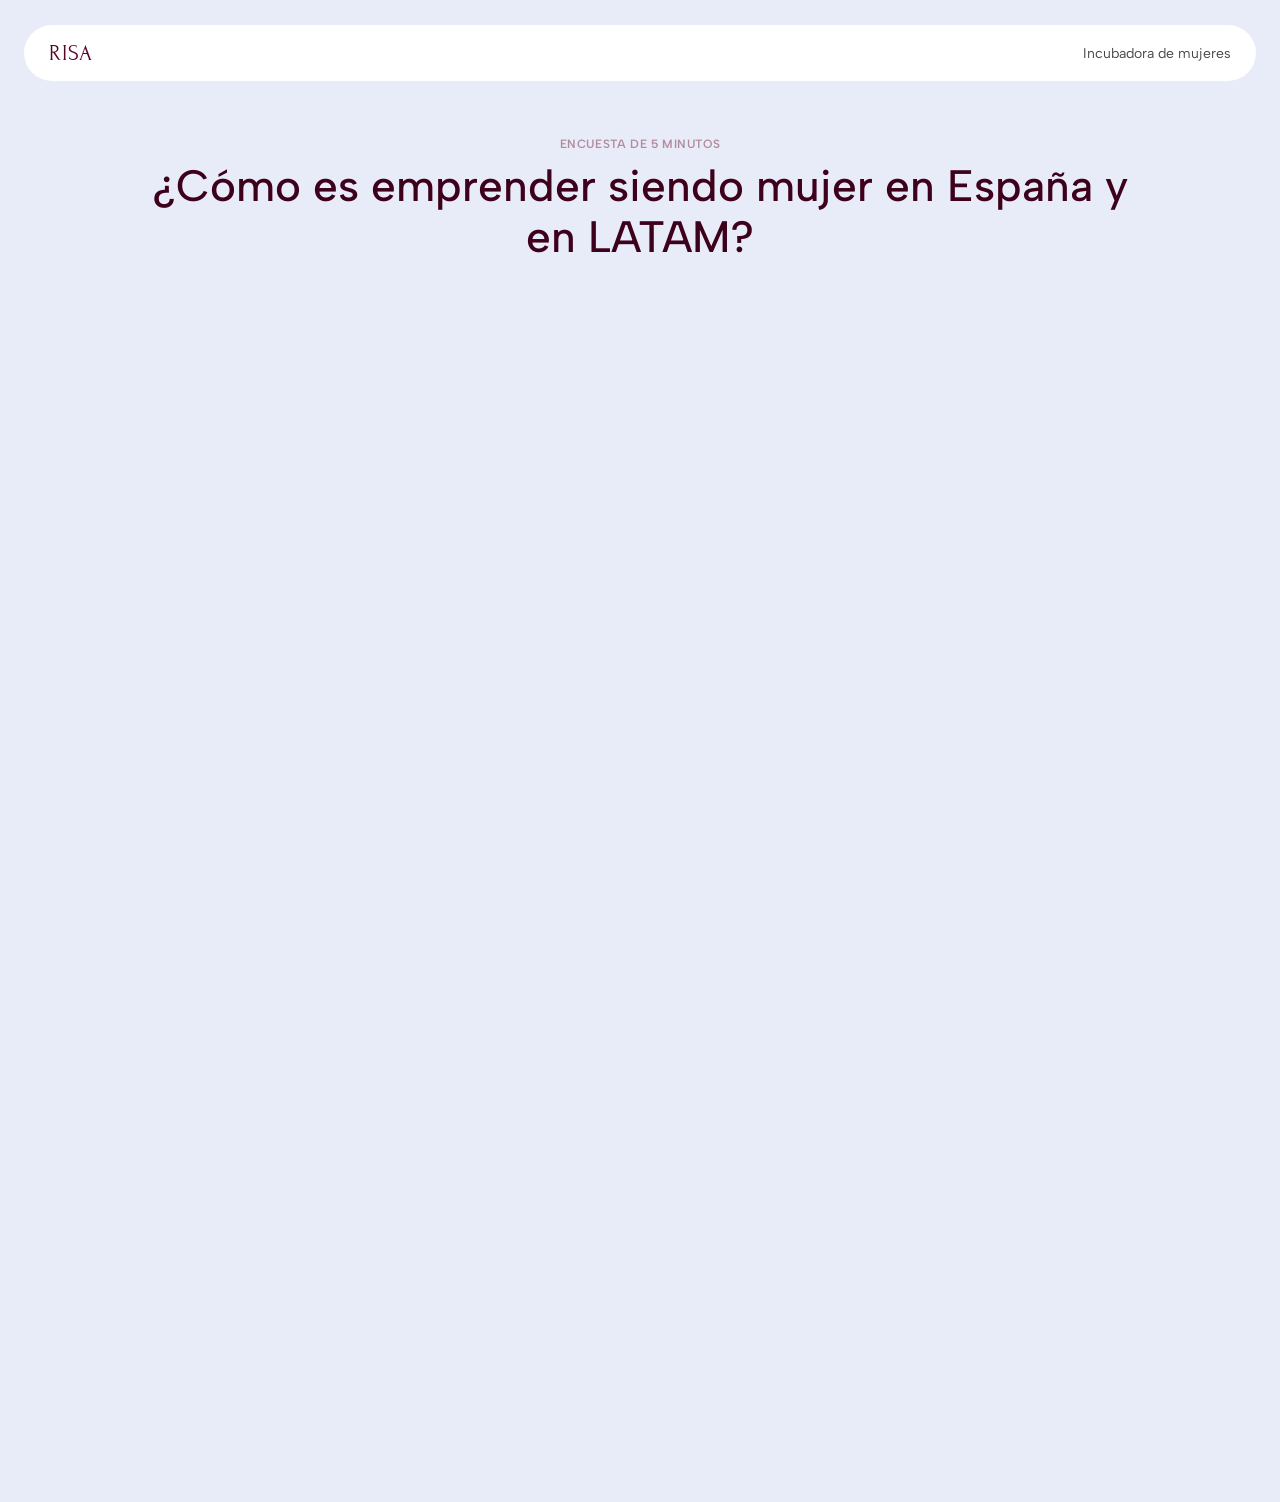
==== index.html @ 9f0e90f0 "Primera version" ====
<!DOCTYPE html>
<html lang="es">
<head>
  <meta charset="UTF-8" />
  <meta name="viewport" content="width=device-width, initial-scale=1.0" />
  <title>RISA — Encuesta</title>
  <link rel="preconnect" href="https://fonts.googleapis.com" />
  <link rel="preconnect" href="https://fonts.gstatic.com" crossorigin />
  <link href="https://fonts.googleapis.com/css2?family=Forum&family=Albert+Sans:wght@400;500;600&display=swap" rel="stylesheet" />
  <link rel="stylesheet" href="styles.css" />
</head>
<body>

  <!-- Navbar -->
  <nav class="navbar">
    <span class="navbar__logo">RISA</span>
    <span class="navbar__tagline">Incubadora de mujeres</span>
  </nav>

  <!-- Hero -->
  <main class="hero">
    <p class="hero__label">ENCUESTA DE 5 MINUTOS</p>
    <h1 class="hero__title">¿Cómo es emprender siendo mujer en España y en LATAM?</h1>

    <!-- Google Form embed -->
    <div class="form-wrapper">
      <iframe
        src="https://docs.google.com/forms/d/e/1FAIpQLSdtHqwRq4pap4GieKgZHvoSJb9RpfkNajUtB-b8qMIWnhn3cg/viewform?embedded=true"
        width="100%"
        height="1150"
        frameborder="0"
        marginheight="0"
        marginwidth="0"
        scrolling="no"
        title="Encuesta RISA"
      >Cargando…</iframe>
    </div>
  </main>

</body>
</html>
---- styles.css ----
*, *::before, *::after {
  box-sizing: border-box;
  margin: 0;
  padding: 0;
}

:root {
  --violet-700: #3e011c;
  --violet-500: #570228;
  --violet-200: #b28b9c;
  --grey-400:   #484848;
  --blue-100:   #e8ecf8;
}

html, body {
  min-height: 100%;
  background-color: var(--blue-100);
  font-family: 'Albert Sans', sans-serif;
}

/* ── Navbar ─────────────────────────────────────────── */
.navbar {
  display: flex;
  align-items: center;
  justify-content: space-between;
  background: #fff;
  border-radius: 62px;
  padding: 11px 25px;
  height: 56px;
  white-space: nowrap;
  overflow: hidden;

  /* desktop: 24px from edges */
  margin: 25px 24px 0;
}

.navbar__logo {
  font-family: 'Forum', serif;
  font-size: 22px;
  letter-spacing: 1.1px;
  color: var(--violet-500);
}

.navbar__tagline {
  font-family: 'Albert Sans', sans-serif;
  font-weight: 400;
  font-size: 14px;
  color: var(--grey-400);
}

/* ── Hero ────────────────────────────────────────────── */
.hero {
  display: flex;
  flex-direction: column;
  align-items: center;
  text-align: center;
  gap: 10px;
  padding: 56px 24px 60px;
  max-width: 1060px;
  margin: 0 auto;
}

.hero__label {
  font-weight: 600;
  font-size: 12px;
  letter-spacing: 0.6px;
  color: var(--violet-200);
  width: 100%;
}

.hero__title {
  font-weight: 500;
  font-size: 44px;
  color: var(--violet-700);
  width: 100%;
  line-height: 1.15;
}

/* ── Google Form ─────────────────────────────────────── */
.form-wrapper {
  width: 100%;
  margin-top: 20px;
}

.form-wrapper iframe {
  display: block;
  border: none;
  width: 100%;
  overflow: hidden;
}

/* ── Tablet (≤ 768px) ───────────────────────────────── */
@media (max-width: 768px) {
  .navbar {
    margin: 24px 22px 0;
  }

  .hero {
    padding: 44px 22px 48px;
  }

  .hero__title {
    font-size: 44px;
    text-align: left;
  }

  .hero__label {
    text-align: left;
  }
}

/* ── Mobile (≤ 430px) ───────────────────────────────── */
@media (max-width: 430px) {
  .navbar {
    margin: 12px 12px 0;
  }

  .hero {
    padding: 24px 12px 40px;
    align-items: center;
  }

  .hero__label,
  .hero__title {
    text-align: center;
  }

  .hero__title {
    font-size: 24px;
  }
}
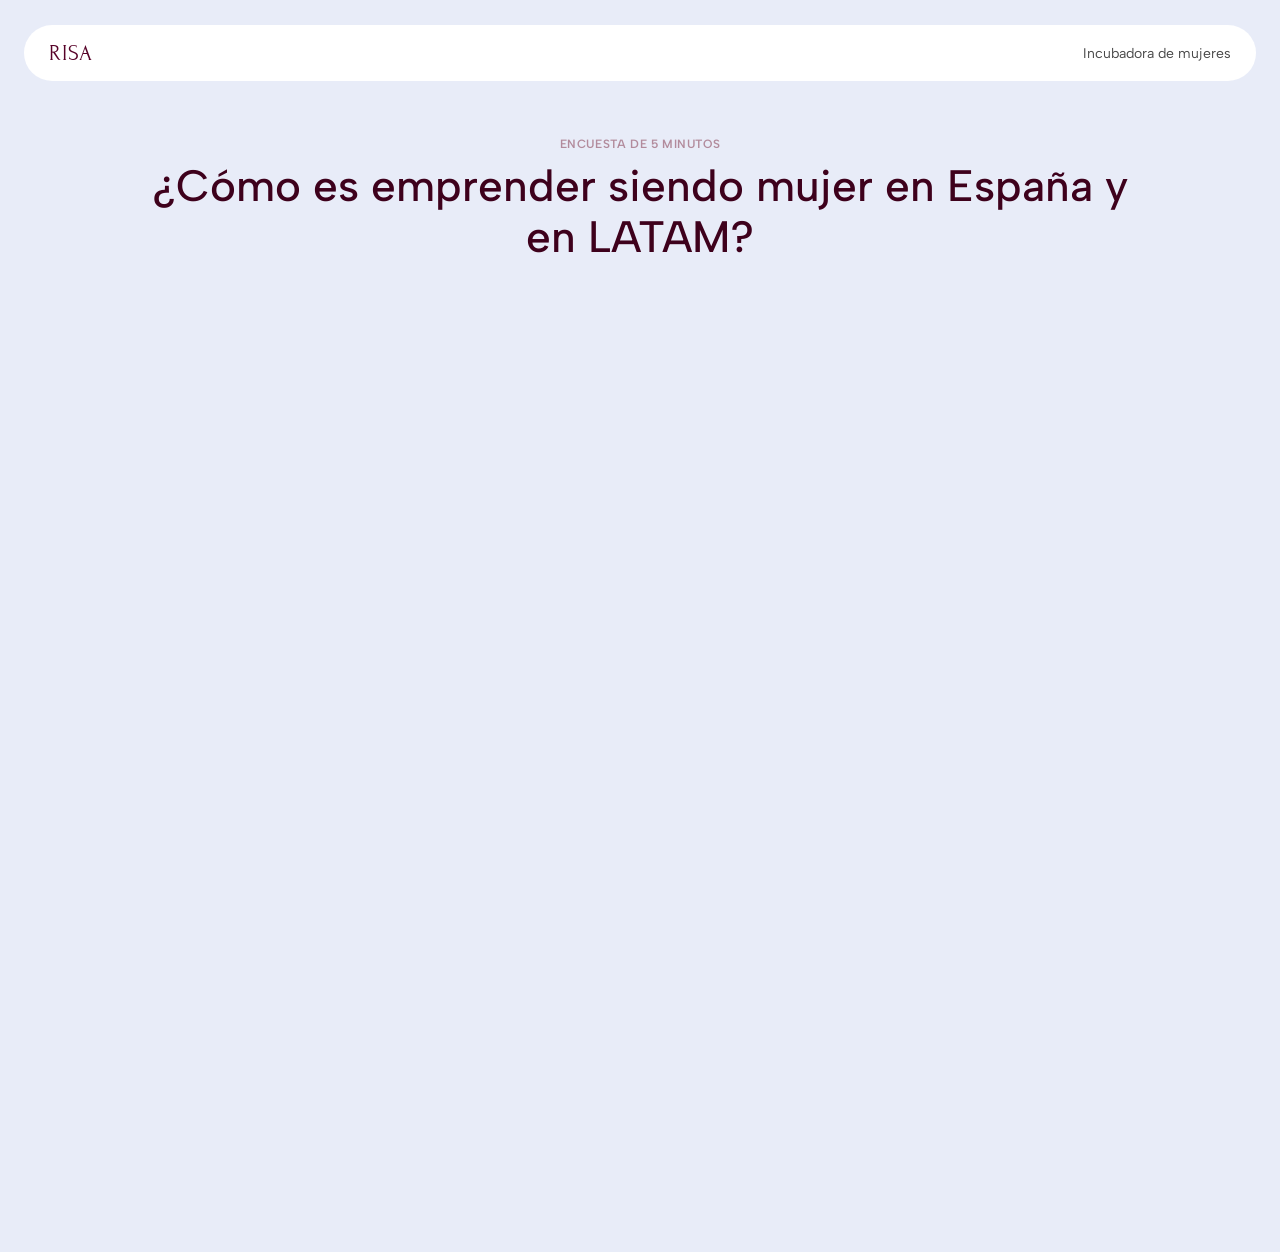
==== commit ce8227dd: "cAMBIOS" ====
--- a/index.html
+++ b/index.html
@@ -27,11 +27,10 @@
       <iframe
         src="https://docs.google.com/forms/d/e/1FAIpQLSdtHqwRq4pap4GieKgZHvoSJb9RpfkNajUtB-b8qMIWnhn3cg/viewform?embedded=true"
         width="100%"
-        height="1150"
+        height="900"
         frameborder="0"
         marginheight="0"
         marginwidth="0"
-        scrolling="no"
         title="Encuesta RISA"
       >Cargando…</iframe>
     </div>
--- a/styles.css
+++ b/styles.css
@@ -101,11 +101,13 @@
 
   .hero__title {
     font-size: 44px;
-    text-align: left;
+    text-align: center;
+    width: 100%;
   }
 
   .hero__label {
-    text-align: left;
+    text-align: center;
+    width: 100%;
   }
 }
 
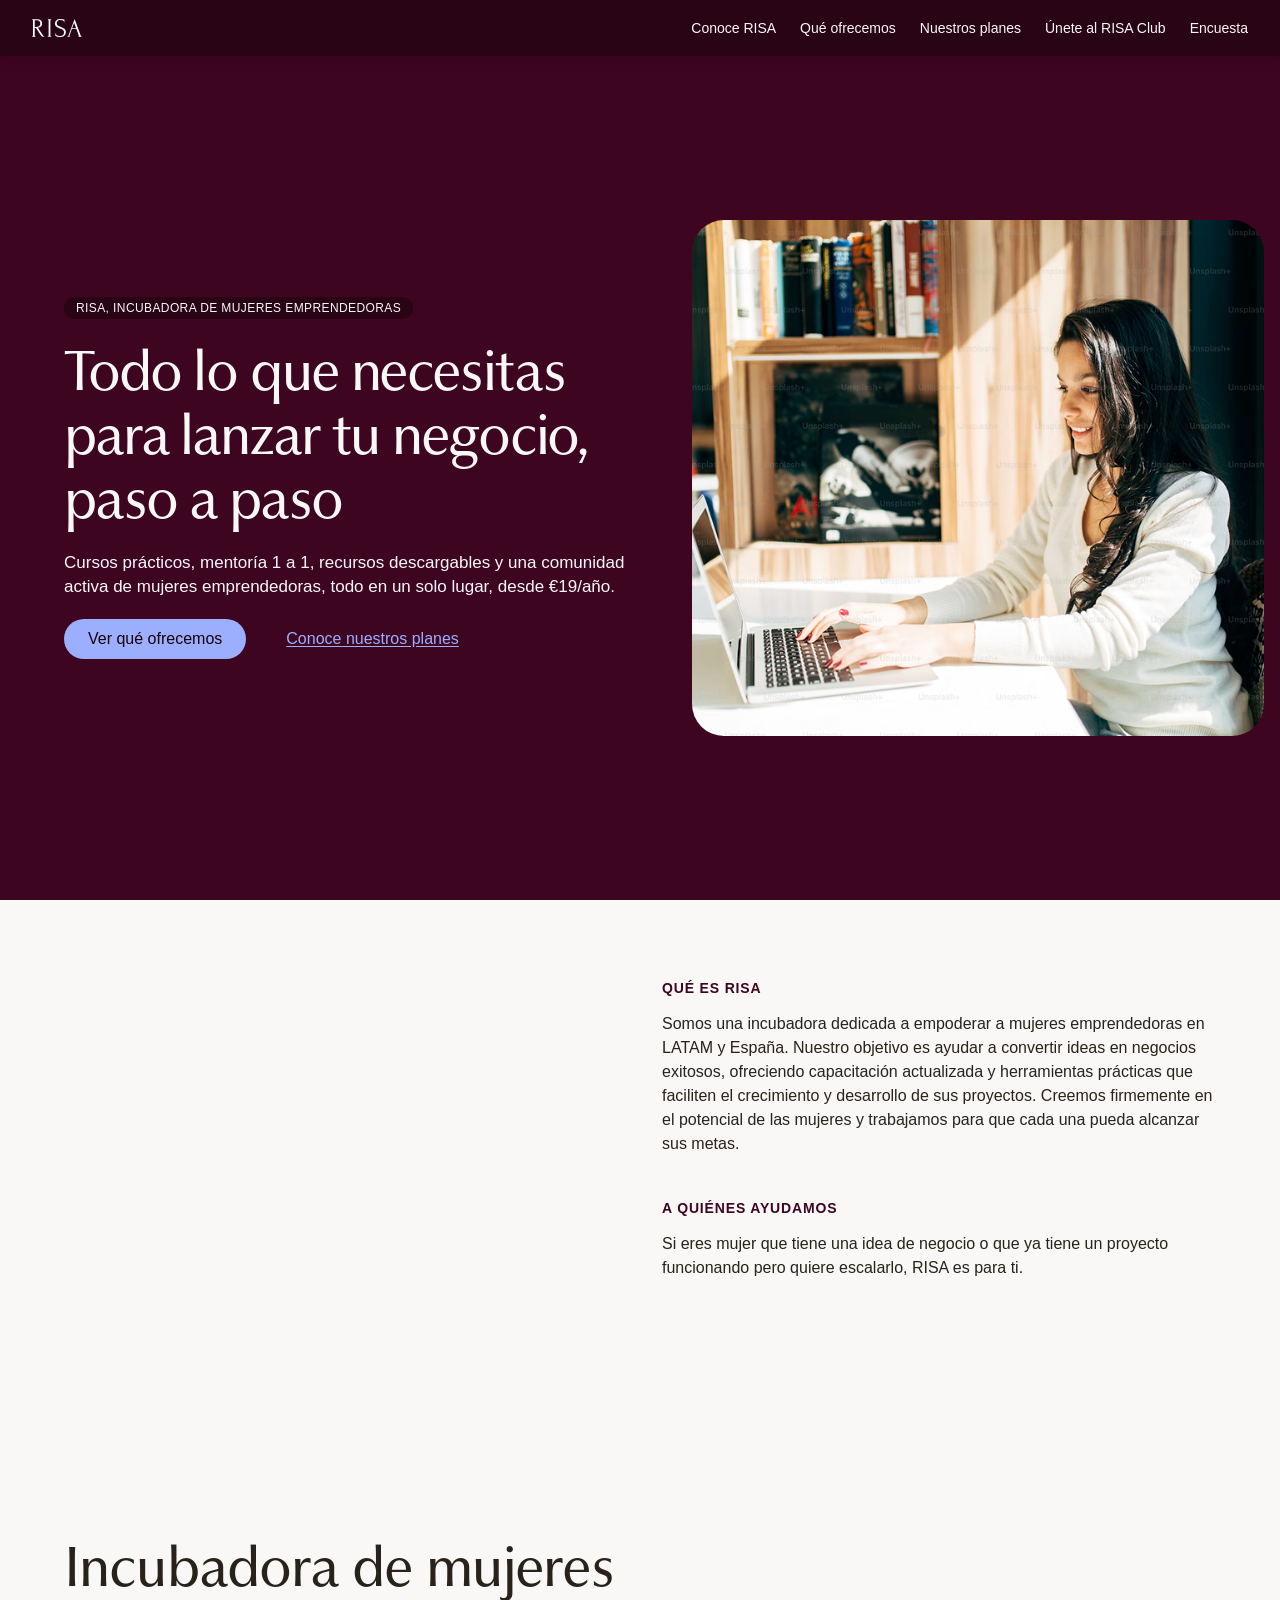
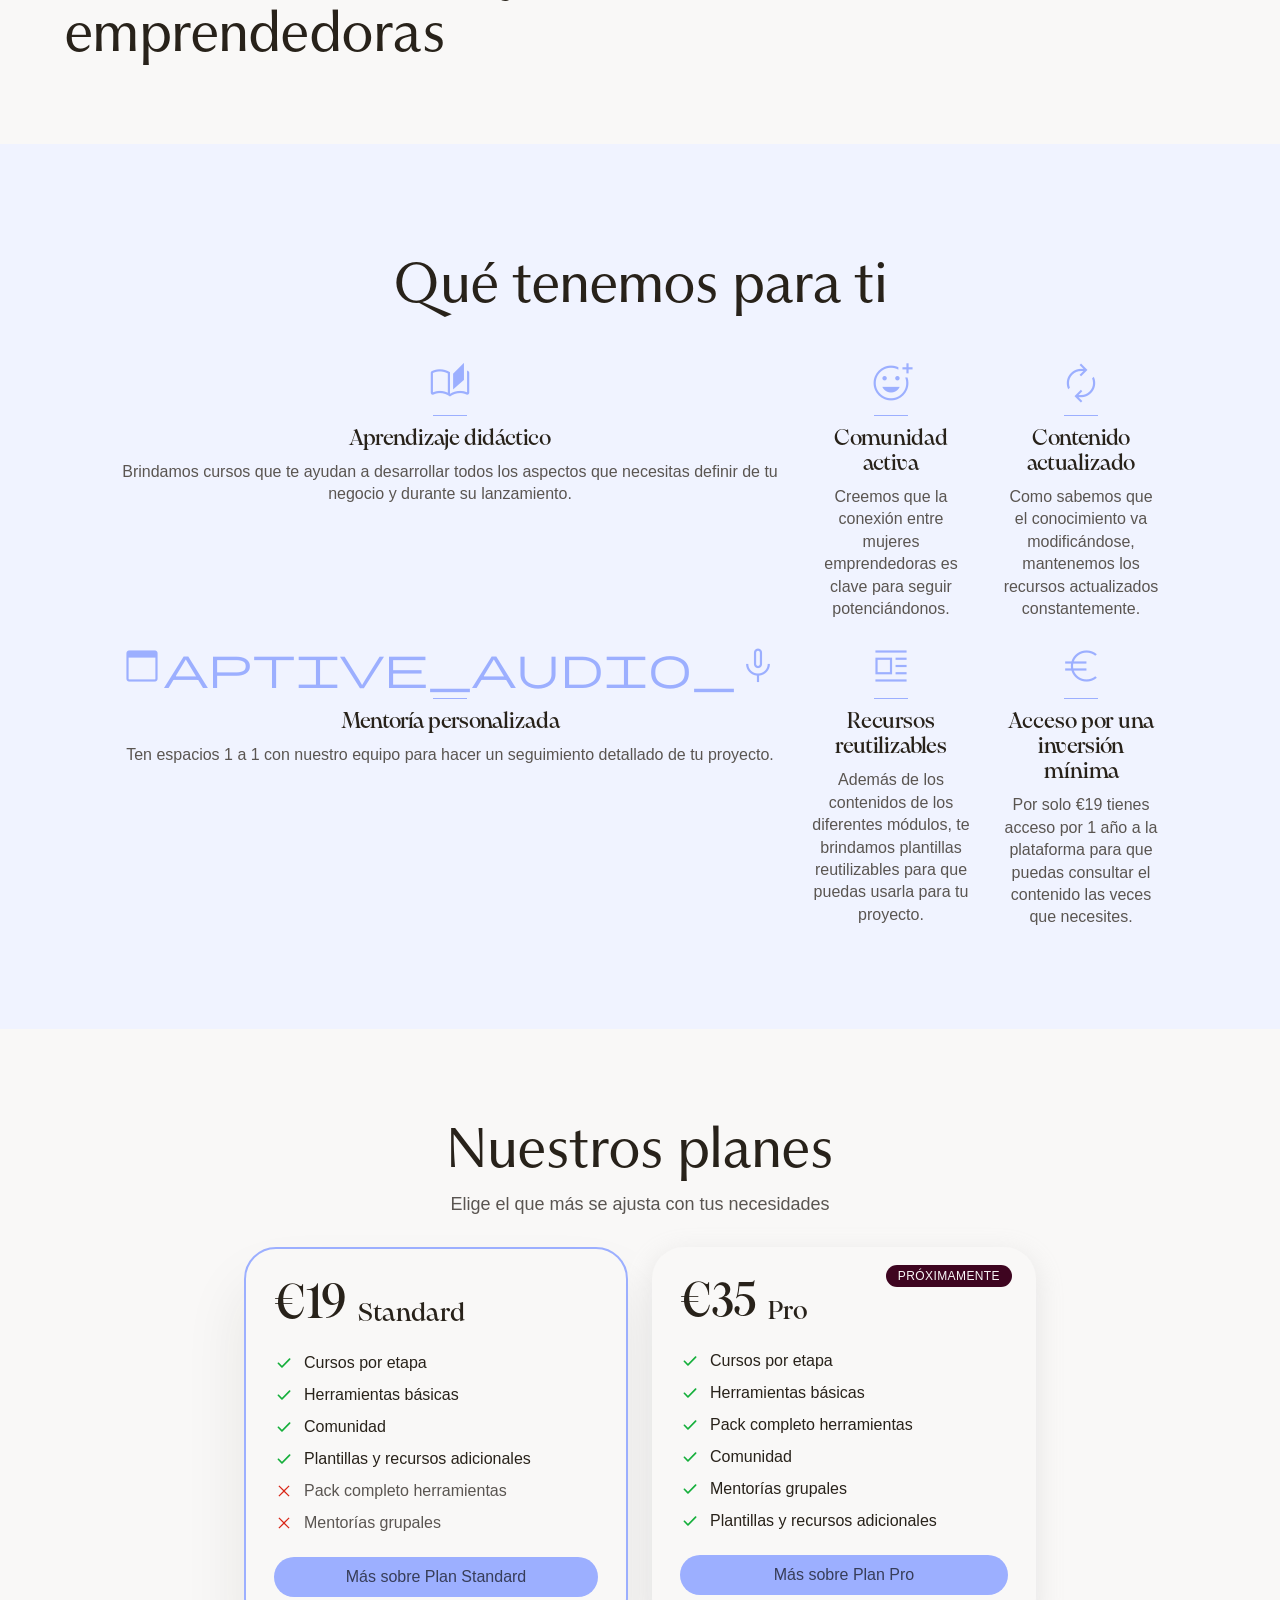
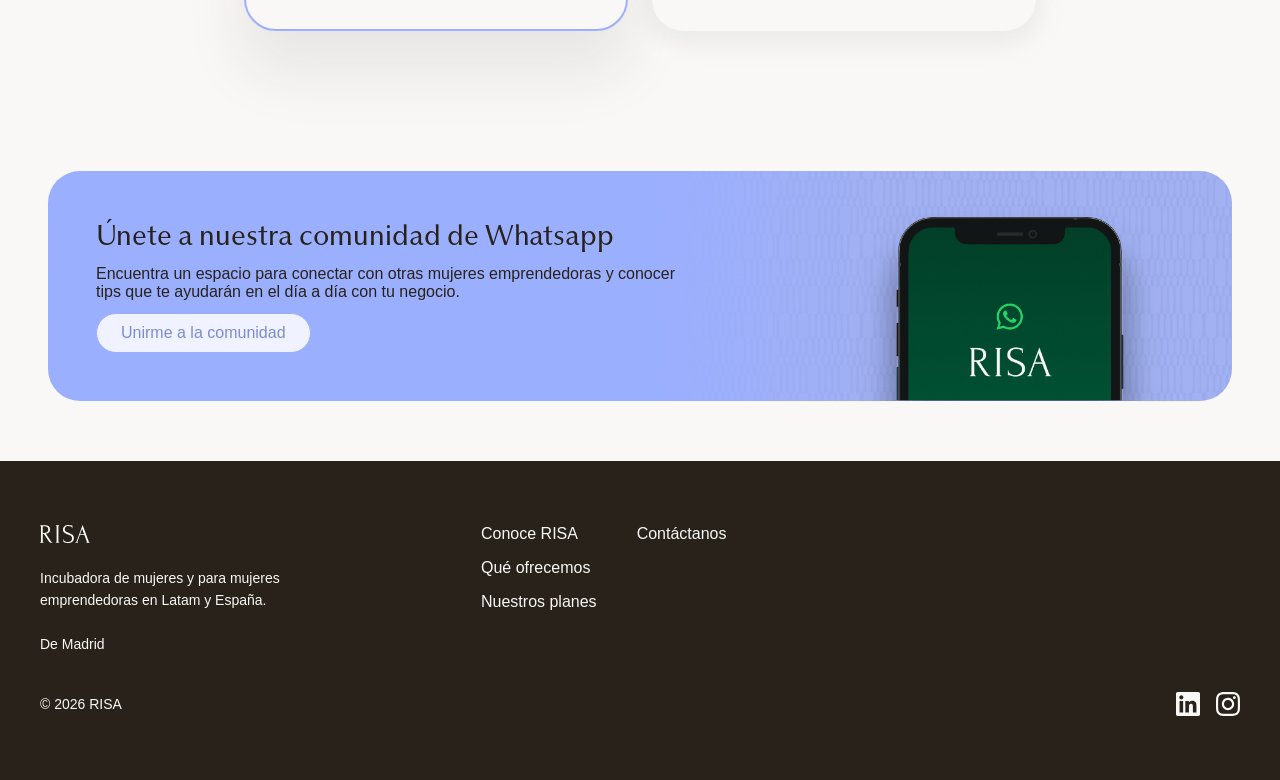
==== commit bbd9e069: "Primera version" ====
--- a/index.html
+++ b/index.html
@@ -3,38 +3,222 @@
 <head>
   <meta charset="UTF-8" />
   <meta name="viewport" content="width=device-width, initial-scale=1.0" />
-  <title>RISA — Encuesta</title>
+  <title>RISA — Incubadora de mujeres emprendedoras</title>
+  <meta name="description" content="Cursos prácticos, mentoría 1 a 1, recursos descargables y una comunidad activa de mujeres emprendedoras, todo en un solo lugar, desde €19/año." />
   <link rel="preconnect" href="https://fonts.googleapis.com" />
   <link rel="preconnect" href="https://fonts.gstatic.com" crossorigin />
-  <link href="https://fonts.googleapis.com/css2?family=Forum&family=Albert+Sans:wght@400;500;600&display=swap" rel="stylesheet" />
+  <link href="https://fonts.googleapis.com/css2?family=Google+Sans+Flex:wght@300..700&family=Material+Symbols+Outlined:opsz,wght,FILL,GRAD@44,300,0,0&display=swap" rel="stylesheet" />
   <link rel="stylesheet" href="styles.css" />
+  <!-- Meta Pixel Code -->
+  <script>
+  !function(f,b,e,v,n,t,s)
+  {if(f.fbq)return;n=f.fbq=function(){n.callMethod?
+  n.callMethod.apply(n,arguments):n.queue.push(arguments)};
+  if(!f._fbq)f._fbq=n;n.push=n;n.loaded=!0;n.version='2.0';
+  n.queue=[];t=b.createElement(e);t.async=!0;
+  t.src=v;s=b.getElementsByTagName(e)[0];
+  s.parentNode.insertBefore(t,s)}(window, document,'script',
+  'https://connect.facebook.net/en_US/fbevents.js');
+  fbq('init', '1549475480128389');
+  fbq('track', 'PageView');
+  </script>
+  <noscript><img height="1" width="1" style="display:none"
+  src="https://www.facebook.com/tr?id=1549475480128389&ev=PageView&noscript=1"
+  /></noscript>
+  <!-- End Meta Pixel Code -->
+  <noscript>
+    <style>
+      .intro { display: none !important; }
+      .hero__text > *,
+      .reveal { opacity: 1 !important; transform: none !important; }
+    </style>
+  </noscript>
 </head>
 <body>
 
+  <!-- Intro splash -->
+  <div class="intro" id="intro" aria-hidden="true">
+    <img src="assets-landing/logo.svg" alt="" class="intro__logo" />
+  </div>
+
   <!-- Navbar -->
-  <nav class="navbar">
-    <span class="navbar__logo">RISA</span>
-    <span class="navbar__tagline">Incubadora de mujeres</span>
+  <nav class="navbar" id="top">
+    <div class="navbar__inner">
+      <a href="#top" class="navbar__logo">
+        <img src="assets-landing/logo.svg" alt="RISA" width="49" height="18" />
+      </a>
+
+      <button class="navbar__toggle" id="navToggle" aria-expanded="false" aria-controls="navMenu" aria-label="Abrir menú">
+        <span></span><span></span><span></span>
+      </button>
+
+      <ul class="navbar__menu" id="navMenu">
+        <li><a href="#conoce-risa">Conoce RISA</a></li>
+        <li><a href="#que-ofrecemos">Qué ofrecemos</a></li>
+        <li><a href="#planes">Nuestros planes</a></li>
+        <li><a href="#comunidad">Únete al RISA Club</a></li>
+        <li><a href="encuesta.html">Encuesta</a></li>
+      </ul>
+    </div>
   </nav>
 
   <!-- Hero -->
-  <main class="hero">
-    <p class="hero__label">ENCUESTA DE 5 MINUTOS</p>
-    <h1 class="hero__title">¿Cómo es emprender siendo mujer en España y en LATAM?</h1>
-
-    <!-- Google Form embed -->
-    <div class="form-wrapper">
-      <iframe
-        src="https://docs.google.com/forms/d/e/1FAIpQLSdtHqwRq4pap4GieKgZHvoSJb9RpfkNajUtB-b8qMIWnhn3cg/viewform?embedded=true"
-        width="100%"
-        height="900"
-        frameborder="0"
-        marginheight="0"
-        marginwidth="0"
-        title="Encuesta RISA"
-      >Cargando…</iframe>
-    </div>
-  </main>
-
+  <header class="hero">
+    <div class="hero__content">
+      <div class="hero__text">
+        <span class="pill">RISA, INCUBADORA DE MUJERES EMPRENDEDORAS</span>
+        <h1 class="hero__title">Todo lo que necesitas para lanzar tu negocio, paso a paso</h1>
+        <p class="hero__subtitle">Cursos prácticos, mentoría 1 a 1, recursos descargables y una comunidad activa de mujeres emprendedoras, todo en un solo lugar, desde €19/año.</p>
+        <div class="hero__buttons">
+          <a href="#que-ofrecemos" class="btn btn--primary">Ver qué ofrecemos</a>
+          <a href="#planes" class="btn btn--link">Conoce nuestros planes</a>
+        </div>
+      </div>
+      <div class="hero__image">
+        <img src="assets-landing/hero-image.png" alt="Mujer emprendedora trabajando en su laptop" width="687" height="620" />
+      </div>
+    </div>
+  </header>
+
+  <!-- Conoce RISA -->
+  <section class="about" id="conoce-risa">
+    <h2 class="about__heading reveal">Incubadora de mujeres emprendedoras</h2>
+    <div class="about__content">
+      <div class="about__block reveal">
+        <span class="eyebrow">QUÉ ES RISA</span>
+        <p>Somos una incubadora dedicada a empoderar a mujeres emprendedoras en LATAM y España. Nuestro objetivo es <strong>ayudar a convertir ideas en negocios exitosos</strong>, ofreciendo capacitación actualizada y herramientas prácticas que faciliten el crecimiento y desarrollo de sus proyectos. Creemos firmemente en el potencial de las mujeres y trabajamos para que cada una pueda alcanzar sus metas.</p>
+      </div>
+      <div class="about__block reveal">
+        <span class="eyebrow">A QUIÉNES AYUDAMOS</span>
+        <p>Si eres mujer que tiene una idea de negocio o que ya tiene un proyecto funcionando pero quiere escalarlo, RISA es para ti.</p>
+      </div>
+    </div>
+  </section>
+
+  <!-- Qué ofrecemos -->
+  <section class="benefits" id="que-ofrecemos">
+    <h2 class="benefits__heading reveal">Qué tenemos para ti</h2>
+    <div class="benefits__grid">
+      <article class="benefit reveal">
+        <span class="material-symbols-outlined benefit__icon">auto_stories</span>
+        <span class="benefit__divider"></span>
+        <h3>Aprendizaje didáctico</h3>
+        <p>Brindamos cursos que te ayudan a desarrollar todos los aspectos que necesitas definir de tu negocio y durante su lanzamiento.</p>
+      </article>
+      <article class="benefit reveal">
+        <span class="material-symbols-outlined benefit__icon">add_reaction</span>
+        <span class="benefit__divider"></span>
+        <h3>Comunidad activa</h3>
+        <p>Creemos que la conexión entre mujeres emprendedoras es clave para seguir potenciándonos.</p>
+      </article>
+      <article class="benefit reveal">
+        <span class="material-symbols-outlined benefit__icon">autorenew</span>
+        <span class="benefit__divider"></span>
+        <h3>Contenido actualizado</h3>
+        <p>Como sabemos que el conocimiento va modificándose, mantenemos los recursos actualizados constantemente.</p>
+      </article>
+      <article class="benefit reveal">
+        <span class="material-symbols-outlined benefit__icon">adaptive_audio_mic</span>
+        <span class="benefit__divider"></span>
+        <h3>Mentoría personalizada</h3>
+        <p>Ten espacios 1 a 1 con nuestro equipo para hacer un seguimiento detallado de tu proyecto.</p>
+      </article>
+      <article class="benefit reveal">
+        <span class="material-symbols-outlined benefit__icon">format_image_left</span>
+        <span class="benefit__divider"></span>
+        <h3>Recursos reutilizables</h3>
+        <p>Además de los contenidos de los diferentes módulos, te brindamos plantillas reutilizables para que puedas usarla para tu proyecto.</p>
+      </article>
+      <article class="benefit reveal">
+        <span class="material-symbols-outlined benefit__icon">euro</span>
+        <span class="benefit__divider"></span>
+        <h3>Acceso por una inversión mínima</h3>
+        <p>Por solo €19 tienes acceso por 1 año a la plataforma para que puedas consultar el contenido las veces que necesites.</p>
+      </article>
+    </div>
+  </section>
+
+  <!-- Nuestros planes -->
+  <section class="pricing" id="planes">
+    <div class="pricing__title reveal">
+      <h2>Nuestros planes</h2>
+      <p>Elige el que más se ajusta con tus necesidades</p>
+    </div>
+    <div class="pricing__cards">
+      <div class="plan-card plan-card--featured reveal">
+        <div class="plan-card__price">
+          <span class="plan-card__amount">€19</span>
+          <span class="plan-card__name">Standard</span>
+        </div>
+        <ul class="plan-card__items">
+          <li><img src="assets-landing/icon_check.svg" alt="" /> Cursos por etapa</li>
+          <li><img src="assets-landing/icon_check.svg" alt="" /> Herramientas básicas</li>
+          <li><img src="assets-landing/icon_check.svg" alt="" /> Comunidad</li>
+          <li><img src="assets-landing/icon_check.svg" alt="" /> Plantillas y recursos adicionales</li>
+          <li class="is-excluded"><img src="assets-landing/icon_cross.svg" alt="" /> Pack completo herramientas</li>
+          <li class="is-excluded"><img src="assets-landing/icon_cross.svg" alt="" /> Mentorías grupales</li>
+        </ul>
+        <a href="#planes" class="btn btn--plan">Más sobre Plan Standard</a>
+      </div>
+      <div class="plan-card reveal">
+        <span class="pill plan-card__badge">PRÓXIMAMENTE</span>
+        <div class="plan-card__price">
+          <span class="plan-card__amount">€35</span>
+          <span class="plan-card__name">Pro</span>
+        </div>
+        <ul class="plan-card__items">
+          <li><img src="assets-landing/icon_check.svg" alt="" /> Cursos por etapa</li>
+          <li><img src="assets-landing/icon_check.svg" alt="" /> Herramientas básicas</li>
+          <li><img src="assets-landing/icon_check.svg" alt="" /> Pack completo herramientas</li>
+          <li><img src="assets-landing/icon_check.svg" alt="" /> Comunidad</li>
+          <li><img src="assets-landing/icon_check.svg" alt="" /> Mentorías grupales</li>
+          <li><img src="assets-landing/icon_check.svg" alt="" /> Plantillas y recursos adicionales</li>
+        </ul>
+        <a href="#planes" class="btn btn--plan">Más sobre Plan Pro</a>
+      </div>
+    </div>
+  </section>
+
+  <!-- Comunidad / Whatsapp -->
+  <section class="community" id="comunidad">
+    <div class="community__card">
+      <div class="community__text reveal">
+        <h2>Únete a nuestra comunidad de Whatsapp</h2>
+        <p>Encuentra un espacio para conectar con otras mujeres emprendedoras y conocer tips que te ayudarán en el día a día con tu negocio.</p>
+        <a href="#comunidad" class="btn btn--secondary">Unirme a la comunidad</a>
+      </div>
+      <div class="community__image reveal">
+        <img src="assets-landing/banner-image.png" alt="Comunidad de RISA en Whatsapp" width="492" height="312" loading="lazy" />
+      </div>
+    </div>
+  </section>
+
+  <!-- Footer -->
+  <footer class="footer">
+    <div class="footer__top">
+      <div class="footer__brand">
+        <img src="assets-landing/logo.svg" alt="RISA" class="footer__logo" width="49" height="18" />
+        <p>Incubadora de mujeres y para mujeres emprendedoras en Latam y España.</p>
+        <span class="footer__location">De Madrid</span>
+      </div>
+      <nav class="footer__links" aria-label="Enlaces del pie de página">
+        <ul>
+          <li><a href="#conoce-risa">Conoce RISA</a></li>
+          <li><a href="#que-ofrecemos">Qué ofrecemos</a></li>
+          <li><a href="#planes">Nuestros planes</a></li>
+        </ul>
+        <a href="#comunidad" class="footer__contact">Contáctanos</a>
+      </nav>
+    </div>
+    <div class="footer__bottom">
+      <span>© 2026 RISA</span>
+      <div class="footer__socials">
+        <a href="#" aria-label="LinkedIn"><img src="assets-landing/logo Linkedin.svg" alt="" width="24" height="24" /></a>
+        <a href="https://www.instagram.com/risa.emprende/?hl=es" target="_blank" rel="noopener" aria-label="Instagram"><img src="assets-landing/logo IG.svg" alt="" width="24" height="24" /></a>
+      </div>
+    </div>
+  </footer>
+
+  <script src="script.js"></script>
 </body>
 </html>
--- a/styles.css
+++ b/styles.css
@@ -4,130 +4,931 @@
   padding: 0;
 }
 
+@font-face {
+  font-family: 'PP Pangaia';
+  src: url('fonts/PPPangaia-Medium.otf') format('opentype');
+  font-weight: 500;
+  font-style: normal;
+  font-display: swap;
+}
+
+@font-face {
+  font-family: 'PP Museum';
+  src: url('fonts/PPMuseum-Light.otf') format('opentype');
+  font-weight: 300;
+  font-style: normal;
+  font-display: swap;
+}
+
 :root {
-  --violet-700: #3e011c;
-  --violet-500: #570228;
-  --violet-200: #b28b9c;
-  --grey-400:   #484848;
-  --blue-100:   #e8ecf8;
+  --violet-900: #3e0520;
+  --violet-dark: #290415;
+  --violet-darker: #18020c;
+  --violet-splash: #450623;
+  --blue-400:   #9cafff;
+  --blue-500:   #7d8ccc;
+  --blue-600:   #373d59;
+  --blue-100:   #f0f3ff;
+  --black:      #28221a;
+  --grey-600:   #5a5551;
+  --white:      #f9f8f7;
+
+  --font-display: 'PP Pangaia', Georgia, serif;
+  --font-heading: 'PP Museum', Georgia, serif;
+  --font-body: 'Google Sans Flex', 'Segoe UI', sans-serif;
+}
+
+html {
+  scroll-behavior: smooth;
 }
 
 html, body {
   min-height: 100%;
-  background-color: var(--blue-100);
-  font-family: 'Albert Sans', sans-serif;
-}
-
-/* ── Navbar ─────────────────────────────────────────── */
+  background: var(--white);
+  color: var(--black);
+  font-family: var(--font-body);
+}
+
+section, header, footer {
+  scroll-margin-top: 56px;
+}
+
+img {
+  max-width: 100%;
+  display: block;
+}
+
+a {
+  color: inherit;
+  text-decoration: none;
+}
+
+h1, h2, h3 {
+  font-family: var(--font-display);
+  font-weight: 500;
+}
+
+.material-symbols-outlined {
+  font-variation-settings: 'FILL' 0, 'wght' 300, 'GRAD' 0, 'opsz' 44;
+  line-height: 1;
+}
+
+/* ── Shared components ─────────────────────────────────── */
+.pill {
+  display: inline-block;
+  background: var(--violet-900);
+  color: var(--white);
+  font-size: 12px;
+  font-weight: 400;
+  letter-spacing: 0.4px;
+  padding: 4px 12px;
+  border-radius: 900px;
+  white-space: nowrap;
+}
+
+.hero__text .pill {
+  background: var(--violet-dark);
+}
+
+.eyebrow {
+  display: block;
+  font-family: var(--font-body);
+  font-weight: 600;
+  font-size: 14px;
+  letter-spacing: 0.06em;
+  color: var(--violet-900);
+}
+
+.btn {
+  display: inline-flex;
+  align-items: center;
+  justify-content: center;
+  height: 40px;
+  padding: 0 24px;
+  border-radius: 100px;
+  font-family: var(--font-body);
+  font-weight: 500;
+  font-size: 16px;
+  white-space: nowrap;
+  border: none;
+  cursor: pointer;
+  transition: background-color 0.2s ease, color 0.2s ease;
+}
+
+.btn--primary {
+  background: var(--blue-400);
+  color: var(--violet-darker);
+}
+.btn--primary:hover {
+  background: var(--blue-500);
+  color: var(--white);
+}
+
+.btn--secondary {
+  background: var(--blue-100);
+  color: var(--blue-500);
+  border: 1px solid var(--blue-400);
+}
+.btn--secondary:hover {
+  background: var(--blue-600);
+  color: var(--white);
+}
+
+.btn--link {
+  background: none;
+  border: none;
+  color: var(--blue-400);
+  text-decoration: underline;
+  text-underline-offset: 2px;
+}
+.btn--link:hover {
+  color: var(--white);
+}
+
+.btn--plan {
+  background: var(--blue-400);
+  color: var(--blue-600);
+  width: 100%;
+}
+.btn--plan:hover {
+  background: var(--blue-500);
+  color: var(--white);
+}
+
+/* ── Intro splash ───────────────────────────────────────── */
+.intro {
+  position: fixed;
+  inset: 0;
+  z-index: 9999;
+  display: flex;
+  align-items: center;
+  justify-content: center;
+  background: var(--violet-splash);
+  transform: translateY(0);
+  transition: transform 0.8s ease;
+}
+
+.intro.is-hidden {
+  transform: translateY(-100%);
+  pointer-events: none;
+}
+
+.intro__logo {
+  width: min(140px, 40vw);
+  height: auto;
+  opacity: 0;
+  animation: intro-logo-in 0.6s ease 0.1s forwards;
+}
+
+@keyframes intro-logo-in {
+  from {
+    opacity: 0;
+    transform: translateY(6px);
+  }
+  to {
+    opacity: 1;
+    transform: translateY(0);
+  }
+}
+
+body.intro-active {
+  overflow: hidden;
+}
+
+@media (prefers-reduced-motion: reduce) {
+  .intro {
+    transition: none;
+  }
+
+  .intro__logo {
+    animation: none;
+    opacity: 1;
+  }
+}
+
+/* ── Navbar ─────────────────────────────────────────────── */
 .navbar {
+  position: sticky;
+  top: 0;
+  z-index: 100;
+  background: var(--violet-dark);
+  box-shadow: 0 4px 12px rgba(0, 0, 0, 0.12);
+}
+
+.navbar__inner {
+  max-width: 1440px;
+  height: 56px;
+  margin: 0 auto;
   display: flex;
   align-items: center;
   justify-content: space-between;
-  background: #fff;
-  border-radius: 62px;
-  padding: 11px 25px;
-  height: 56px;
+  padding: 0 24px;
+}
+
+.navbar__logo img {
+  height: 18px;
+  width: auto;
+}
+
+.navbar__menu {
+  list-style: none;
+  display: none;
+  align-items: center;
+  gap: 24px;
+  font-size: 14px;
+  color: var(--white);
+}
+
+.navbar__menu a {
   white-space: nowrap;
+}
+
+.navbar__menu a:hover {
+  color: var(--blue-400);
+}
+
+.navbar__toggle {
+  display: none;
+  flex-direction: column;
+  justify-content: center;
+  gap: 5px;
+  width: 32px;
+  height: 32px;
+  background: none;
+  border: none;
+  cursor: pointer;
+  padding: 0;
+}
+
+.navbar__toggle span {
+  display: block;
+  width: 100%;
+  height: 2px;
+  background: var(--white);
+  transition: transform 0.2s ease, opacity 0.2s ease;
+}
+
+.navbar__toggle.is-open span:nth-child(1) {
+  transform: translateY(7px) rotate(45deg);
+}
+.navbar__toggle.is-open span:nth-child(2) {
+  opacity: 0;
+}
+.navbar__toggle.is-open span:nth-child(3) {
+  transform: translateY(-7px) rotate(-45deg);
+}
+
+/* ── Hero ───────────────────────────────────────────────── */
+.hero {
+  background: var(--violet-900);
+  display: flex;
+  align-items: center;
+  min-height: calc(100vh - 56px);
+  min-height: calc(100svh - 56px);
+}
+
+.hero__content {
+  width: 100%;
+  max-width: 1440px;
+  margin: 0 auto;
+  display: flex;
+  flex-direction: column;
+  gap: 40px;
+  padding: 40px 24px;
+}
+
+.hero__text {
+  display: flex;
+  flex-direction: column;
+  align-items: flex-start;
+  gap: 20px;
+}
+
+.hero__text > * {
+  opacity: 0;
+}
+
+body.is-ready .hero__text > * {
+  animation: hero-reveal 0.7s ease forwards;
+}
+
+body.is-ready .hero__text > *:nth-child(1) { animation-delay: 0.05s; }
+body.is-ready .hero__text > *:nth-child(2) { animation-delay: 0.2s; }
+body.is-ready .hero__text > *:nth-child(3) { animation-delay: 0.35s; }
+body.is-ready .hero__text > *:nth-child(4) { animation-delay: 0.5s; }
+
+@keyframes hero-reveal {
+  from {
+    opacity: 0;
+    transform: translateY(24px);
+  }
+  to {
+    opacity: 1;
+    transform: translateY(0);
+  }
+}
+
+@media (prefers-reduced-motion: reduce) {
+  .hero__text > * {
+    animation: none;
+    opacity: 1;
+  }
+}
+
+.hero__title {
+  font-family: var(--font-heading);
+  font-weight: 300;
+  color: var(--white);
+  font-size: 34px;
+  line-height: 1.15;
+  letter-spacing: -0.02em;
+}
+
+.hero__subtitle {
+  color: var(--white);
+  font-weight: 300;
+  font-size: 17px;
+  line-height: 1.4;
+}
+
+.hero__buttons {
+  display: flex;
+  flex-wrap: wrap;
+  gap: 16px;
+}
+
+.hero__image {
+  border-radius: 24px;
   overflow: hidden;
-
-  /* desktop: 24px from edges */
-  margin: 25px 24px 0;
-}
-
-.navbar__logo {
-  font-family: 'Forum', serif;
-  font-size: 22px;
-  letter-spacing: 1.1px;
-  color: var(--violet-500);
-}
-
-.navbar__tagline {
-  font-family: 'Albert Sans', sans-serif;
-  font-weight: 400;
-  font-size: 14px;
-  color: var(--grey-400);
-}
-
-/* ── Hero ────────────────────────────────────────────── */
-.hero {
+}
+
+.hero__image img {
+  width: 100%;
+  height: auto;
+  object-fit: cover;
+}
+
+/* ── Conoce RISA ────────────────────────────────────────── */
+.about {
+  background: var(--white);
+  padding: 56px 24px;
+  display: flex;
+  flex-direction: column;
+  justify-content: space-between;
+  gap: 32px;
+  max-width: 1440px;
+  margin: 0 auto;
+  min-height: calc(100vh - 56px);
+  min-height: calc(100svh - 56px);
+}
+
+.about__heading {
+  order: 2;
+  align-self: flex-start;
+  font-family: var(--font-heading);
+  font-weight: 300;
+  font-size: 34px;
+  line-height: 1.15;
+  color: var(--black);
+}
+
+.about__content {
+  order: 1;
+  align-self: flex-start;
+  display: flex;
+  flex-direction: column;
+  gap: 32px;
+}
+
+.about__block {
+  display: flex;
+  flex-direction: column;
+  gap: 16px;
+}
+
+.about__block p {
+  font-size: 16px;
+  line-height: 1.5;
+  color: var(--black);
+}
+
+.about__block p strong {
+  font-weight: 500;
+}
+
+/* ── Qué ofrecemos ──────────────────────────────────────── */
+.benefits {
+  background: var(--blue-100);
+  padding: 56px 24px;
+}
+
+.benefits__heading {
+  text-align: center;
+  font-family: var(--font-heading);
+  font-weight: 300;
+  font-size: 34px;
+  margin-bottom: 32px;
+}
+
+.benefits__grid {
+  max-width: 1200px;
+  margin: 0 auto;
+  display: grid;
+  grid-template-columns: 1fr;
+  gap: 32px;
+}
+
+.benefit {
   display: flex;
   flex-direction: column;
   align-items: center;
   text-align: center;
   gap: 10px;
-  padding: 56px 24px 60px;
-  max-width: 1060px;
+}
+
+.benefit__icon {
+  font-size: 44px;
+  color: var(--blue-400);
+}
+
+.benefit__divider {
+  width: 34px;
+  height: 1px;
+  background: var(--blue-400);
+}
+
+.benefit h3 {
+  font-size: 22px;
+  color: var(--black);
+}
+
+.benefit p {
+  font-size: 16px;
+  line-height: 1.4;
+  color: var(--grey-600);
+}
+
+/* ── Nuestros planes ────────────────────────────────────── */
+.pricing {
+  background: var(--white);
+  padding: 56px 24px;
+}
+
+.pricing__title {
+  text-align: center;
+  max-width: 420px;
+  margin: 0 auto 32px;
+  display: flex;
+  flex-direction: column;
+  gap: 8px;
+}
+
+.pricing__title h2 {
+  font-family: var(--font-heading);
+  font-weight: 300;
+  font-size: 34px;
+}
+
+.pricing__title p {
+  font-size: 18px;
+  color: var(--grey-600);
+}
+
+.pricing__cards {
+  max-width: 1200px;
   margin: 0 auto;
-}
-
-.hero__label {
-  font-weight: 600;
-  font-size: 12px;
-  letter-spacing: 0.6px;
-  color: var(--violet-200);
+  display: flex;
+  flex-direction: column;
+  gap: 24px;
+  align-items: center;
+}
+
+.plan-card {
+  position: relative;
+  background: var(--white);
+  border-radius: 32px;
+  padding: 32px 28px;
   width: 100%;
-}
-
-.hero__title {
-  font-weight: 500;
-  font-size: 44px;
-  color: var(--violet-700);
+  max-width: 384px;
+  box-shadow: 0 8px 24px 4px rgba(175, 175, 175, 0.2);
+  display: flex;
+  flex-direction: column;
+  gap: 24px;
+}
+
+.plan-card--featured {
+  border: 2px solid var(--blue-400);
+  box-shadow: 0 40px 60px 4px rgba(39, 34, 27, 0.08);
+}
+
+.plan-card__price {
+  display: flex;
+  align-items: flex-end;
+  gap: 12px;
+}
+
+.plan-card__amount {
+  font-family: var(--font-display);
+  font-size: 48px;
+  line-height: 1;
+  color: var(--black);
+}
+
+.plan-card__name {
+  font-family: var(--font-display);
+  font-size: 26px;
+  line-height: 1.2;
+  color: var(--black);
+}
+
+.plan-card__items {
+  list-style: none;
+  display: flex;
+  flex-direction: column;
+  gap: 12px;
+}
+
+.plan-card__items li {
+  display: flex;
+  align-items: center;
+  gap: 10px;
+  font-weight: 300;
+  font-size: 16px;
+  color: var(--black);
+}
+
+.plan-card__items li img {
+  width: 20px;
+  height: 20px;
+  object-fit: contain;
+  flex-shrink: 0;
+}
+
+.plan-card__items li.is-excluded {
+  color: var(--grey-600);
+}
+
+.plan-card__badge {
+  position: absolute;
+  top: 18px;
+  right: 24px;
+}
+
+/* ── Comunidad / Whatsapp ───────────────────────────────── */
+.community {
+  background: var(--white);
+  padding: 48px 24px;
+}
+
+.community__card {
+  max-width: 1344px;
+  margin: 0 auto;
+  background-color: var(--blue-400);
+  background-image: url('assets-landing/banner-background.png');
+  background-size: cover;
+  background-position: center;
+  border-radius: 32px;
+  overflow: hidden;
+  display: flex;
+  flex-direction: column;
+  align-items: center;
+  gap: 24px;
+  padding: 32px 24px;
+}
+
+.community__text {
+  display: flex;
+  flex-direction: column;
+  align-items: flex-start;
+  gap: 12px;
+  text-align: left;
+}
+
+.community__text h2 {
+  font-family: var(--font-heading);
+  font-weight: 300;
+  font-size: 28px;
+  line-height: 1.2;
+  color: var(--black);
+}
+
+.community__text p {
+  font-size: 16px;
+  color: var(--black);
+}
+
+.community__image {
+  max-width: 220px;
+  margin-bottom: -32px;
+}
+
+.community__image img {
   width: 100%;
-  line-height: 1.15;
-}
-
-/* ── Google Form ─────────────────────────────────────── */
-.form-wrapper {
-  width: 100%;
-  margin-top: 20px;
-}
-
-.form-wrapper iframe {
-  display: block;
-  border: none;
-  width: 100%;
-  overflow: hidden;
-}
-
-/* ── Tablet (≤ 768px) ───────────────────────────────── */
-@media (max-width: 768px) {
-  .navbar {
-    margin: 24px 22px 0;
-  }
-
-  .hero {
-    padding: 44px 22px 48px;
+  height: auto;
+  filter: drop-shadow(0 30px 20px rgba(0, 0, 0, 0.2));
+}
+
+/* ── Scroll reveal (content only, never backgrounds) ───── */
+.reveal {
+  opacity: 0;
+  transform: translateY(24px);
+  transition: opacity 0.6s ease, transform 0.6s ease;
+}
+
+.reveal.is-visible {
+  opacity: 1;
+  transform: translateY(0);
+}
+
+.about__content > .reveal:nth-child(2) { transition-delay: 0.12s; }
+
+.benefits__grid > .reveal:nth-child(2) { transition-delay: 0.08s; }
+.benefits__grid > .reveal:nth-child(3) { transition-delay: 0.16s; }
+.benefits__grid > .reveal:nth-child(4) { transition-delay: 0.24s; }
+.benefits__grid > .reveal:nth-child(5) { transition-delay: 0.32s; }
+.benefits__grid > .reveal:nth-child(6) { transition-delay: 0.4s; }
+
+.pricing__cards > .reveal:nth-child(2) { transition-delay: 0.12s; }
+
+@media (prefers-reduced-motion: reduce) {
+  .reveal {
+    transition: none;
+    opacity: 1;
+    transform: none;
+  }
+}
+
+/* ── Footer ─────────────────────────────────────────────── */
+.footer {
+  background: var(--black);
+  color: var(--white);
+  padding: 48px 24px;
+}
+
+.footer__top {
+  max-width: 1440px;
+  margin: 0 auto;
+  display: flex;
+  flex-direction: column;
+  gap: 40px;
+}
+
+.footer__brand {
+  display: flex;
+  flex-direction: column;
+  gap: 24px;
+  max-width: 321px;
+}
+
+.footer__logo {
+  align-self: flex-start;
+  height: 18px;
+  width: auto;
+}
+
+.footer__brand p {
+  font-size: 14px;
+  line-height: 1.6;
+}
+
+.footer__location {
+  font-size: 14px;
+}
+
+.footer__links {
+  display: flex;
+  flex-wrap: wrap;
+  gap: 40px;
+  font-size: 16px;
+}
+
+.footer__links ul {
+  list-style: none;
+  display: flex;
+  flex-direction: column;
+  gap: 16px;
+}
+
+.footer__bottom {
+  max-width: 1440px;
+  margin: 40px auto 0;
+  display: flex;
+  align-items: center;
+  justify-content: space-between;
+  font-size: 14px;
+}
+
+.footer__socials {
+  display: flex;
+  gap: 16px;
+}
+
+/* ── Tablet (≥ 600px) ───────────────────────────────────── */
+@media (min-width: 600px) {
+  .benefits__grid {
+    grid-template-columns: repeat(2, 1fr);
+  }
+}
+
+/* ── Tablet (≥ 768px) ───────────────────────────────────── */
+@media (min-width: 768px) {
+  .hero__content,
+  .about,
+  .benefits,
+  .pricing,
+  .community,
+  .footer {
+    padding-left: 48px;
+    padding-right: 48px;
   }
 
   .hero__title {
     font-size: 44px;
-    text-align: center;
+  }
+
+  .about__heading,
+  .benefits__heading,
+  .pricing__title h2 {
+    font-size: 44px;
+  }
+
+  .pricing__cards {
+    flex-direction: row;
+    justify-content: center;
+    align-items: stretch;
+  }
+
+  .community__card {
+    flex-direction: row;
+    justify-content: space-between;
+    text-align: left;
+    padding: 40px 48px;
+  }
+
+  .community__text {
+    max-width: 55%;
+  }
+
+  .community__image {
+    align-self: flex-end;
+    margin-bottom: -40px;
+  }
+
+  .community__image.reveal {
+    transform: translateX(-24px) translateY(24px);
+  }
+
+  .community__image.reveal.is-visible {
+    transform: translateX(-24px) translateY(0);
+  }
+
+  .footer__top {
+    flex-direction: row;
+    justify-content: flex-start;
+    gap: 64px;
+  }
+}
+
+/* ── Desktop (≥ 1024px) ─────────────────────────────────── */
+@media (min-width: 1024px) {
+  .hero__content {
+    flex-direction: row;
+    align-items: center;
+    padding: 40px 16px 40px 64px;
+    gap: 56px;
+  }
+
+  .hero__text {
+    flex: 1;
+  }
+
+  .hero__image {
+    flex: 1;
+    border-radius: 32px;
+  }
+
+  .hero__title {
+    font-size: 56px;
+    line-height: 64px;
+  }
+
+  .about {
+    flex-direction: row;
+    justify-content: normal;
+    gap: 44px;
+    padding: 80px 64px;
+  }
+
+  .about__heading {
+    order: initial;
+    align-self: flex-end;
+    flex: 1;
+    font-size: 56px;
+  }
+
+  .about__content {
+    order: initial;
+    align-self: flex-start;
+    flex: 1;
+    gap: 44px;
+  }
+
+  .benefits {
+    padding: 100px 120px;
+  }
+
+  .benefits__heading {
+    font-size: 56px;
+    margin-bottom: 40px;
+  }
+
+  .benefits__grid {
+    grid-template-columns: repeat(3, 1fr);
+    gap: 24px 32px;
+  }
+
+  .pricing {
+    padding: 80px 120px;
+  }
+
+  .pricing__title h2 {
+    font-size: 56px;
+  }
+
+  .community {
+    padding: 60px 48px;
+  }
+
+  .community__image {
+    max-width: 300px;
+  }
+
+  .footer {
+    padding: 64px 40px;
+  }
+
+  .footer__top {
+    gap: 120px;
+  }
+}
+
+/* ── Wide desktop / navbar switch (≥ 1100px) ───────────── */
+@media (min-width: 1100px) {
+  .navbar__inner {
+    padding: 0 32px;
+  }
+
+  .navbar__menu {
+    position: static;
+    display: flex;
+    flex-direction: row;
+    background: none;
+    padding: 0;
+    box-shadow: none;
+  }
+
+}
+
+@media (max-width: 1099.98px) {
+  .navbar__toggle {
+    display: flex;
+  }
+
+  .navbar__menu {
+    position: absolute;
+    top: 100%;
+    left: 0;
+    right: 0;
+    flex-direction: column;
+    align-items: flex-start;
+    gap: 8px;
+    background: var(--violet-dark);
+    padding: 16px 24px 24px;
+    box-shadow: 0 12px 24px rgba(0, 0, 0, 0.2);
+    display: none;
+  }
+
+  .navbar__menu.is-open {
+    display: flex;
+  }
+
+  .navbar__menu li {
     width: 100%;
   }
-
-  .hero__label {
-    text-align: center;
-    width: 100%;
-  }
-}
-
-/* ── Mobile (≤ 430px) ───────────────────────────────── */
-@media (max-width: 430px) {
-  .navbar {
-    margin: 12px 12px 0;
-  }
-
-  .hero {
-    padding: 24px 12px 40px;
-    align-items: center;
-  }
-
-  .hero__label,
-  .hero__title {
-    text-align: center;
-  }
-
-  .hero__title {
-    font-size: 24px;
-  }
-}
+}
+
+/* ── Plan card hover ────────────────────────────────────── */
+.plan-card.reveal {
+  transition: opacity 0.6s ease, transform 0.3s ease, box-shadow 0.3s ease;
+}
+
+.plan-card:hover {
+  transform: translateY(-8px);
+  box-shadow: 0 20px 40px rgba(39, 34, 27, 0.15);
+}
+
+@media (prefers-reduced-motion: reduce) {
+  .plan-card:hover {
+    transform: none;
+  }
+}
